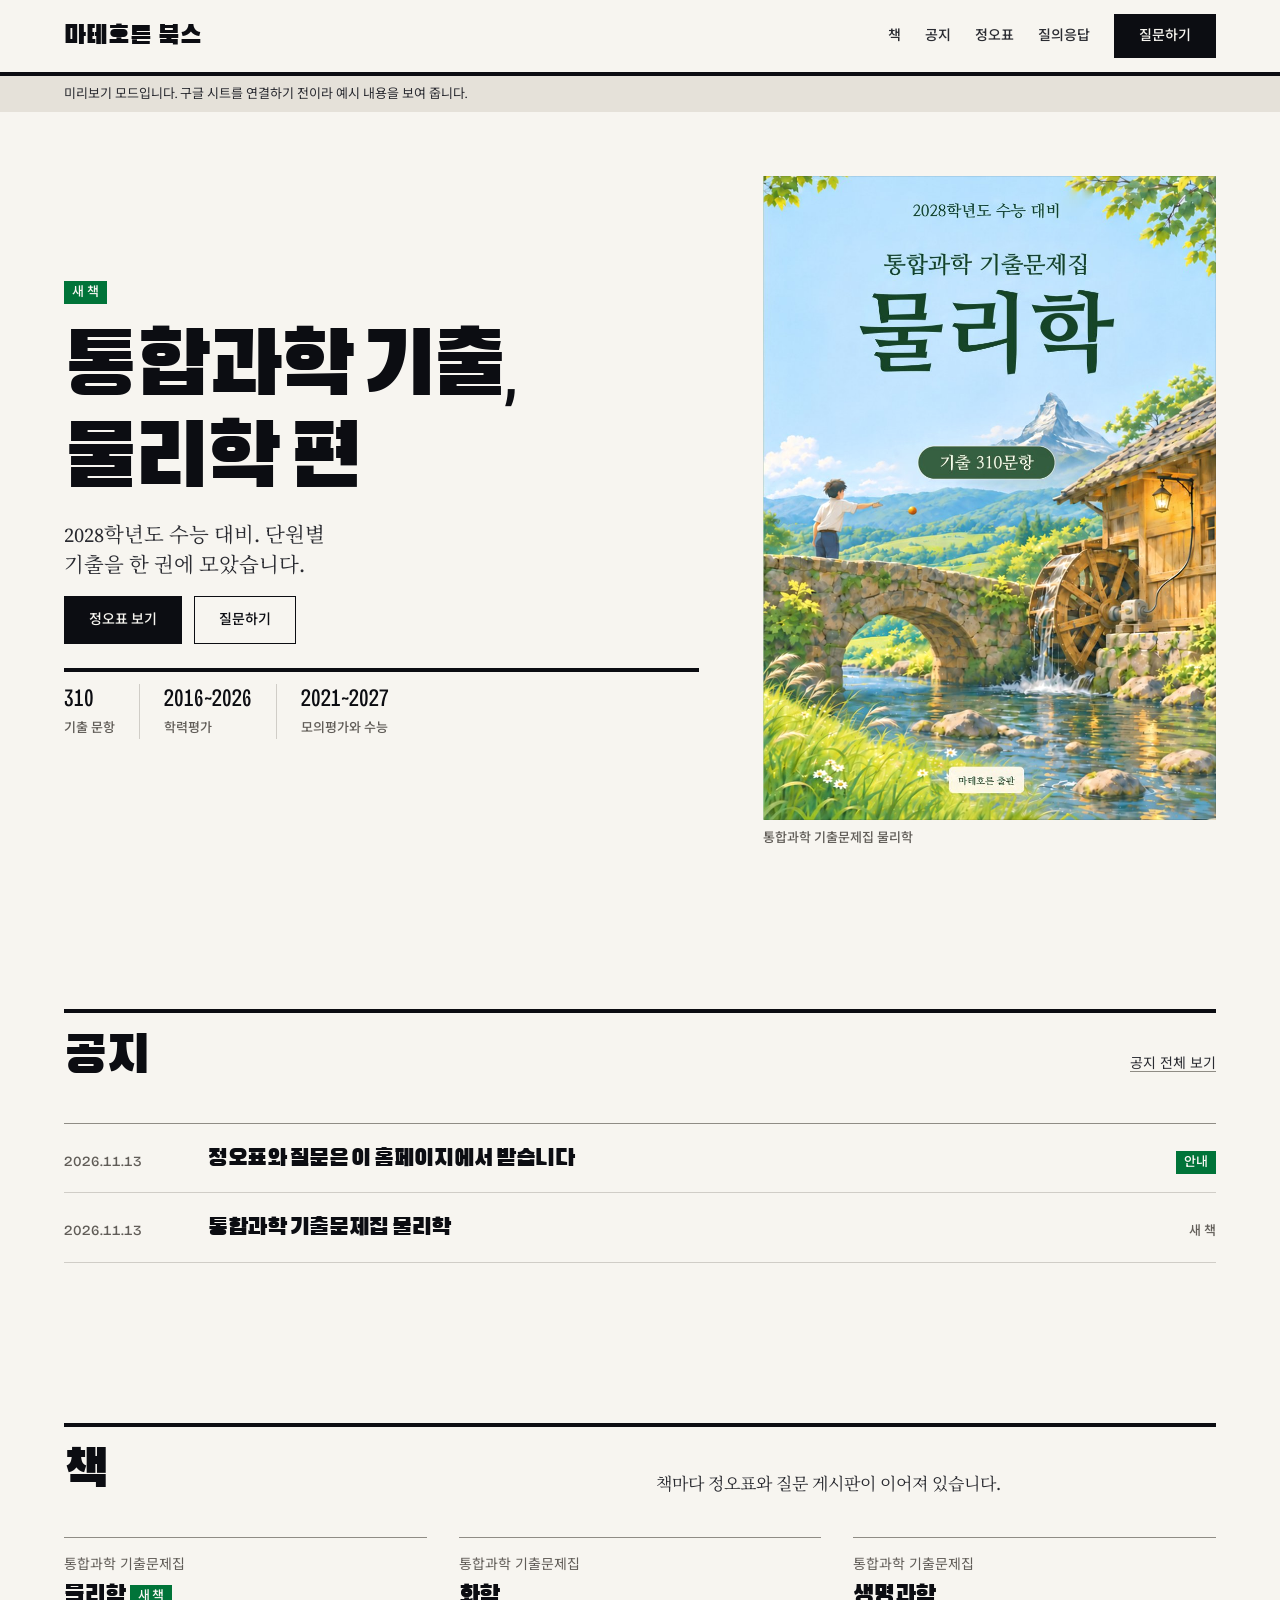
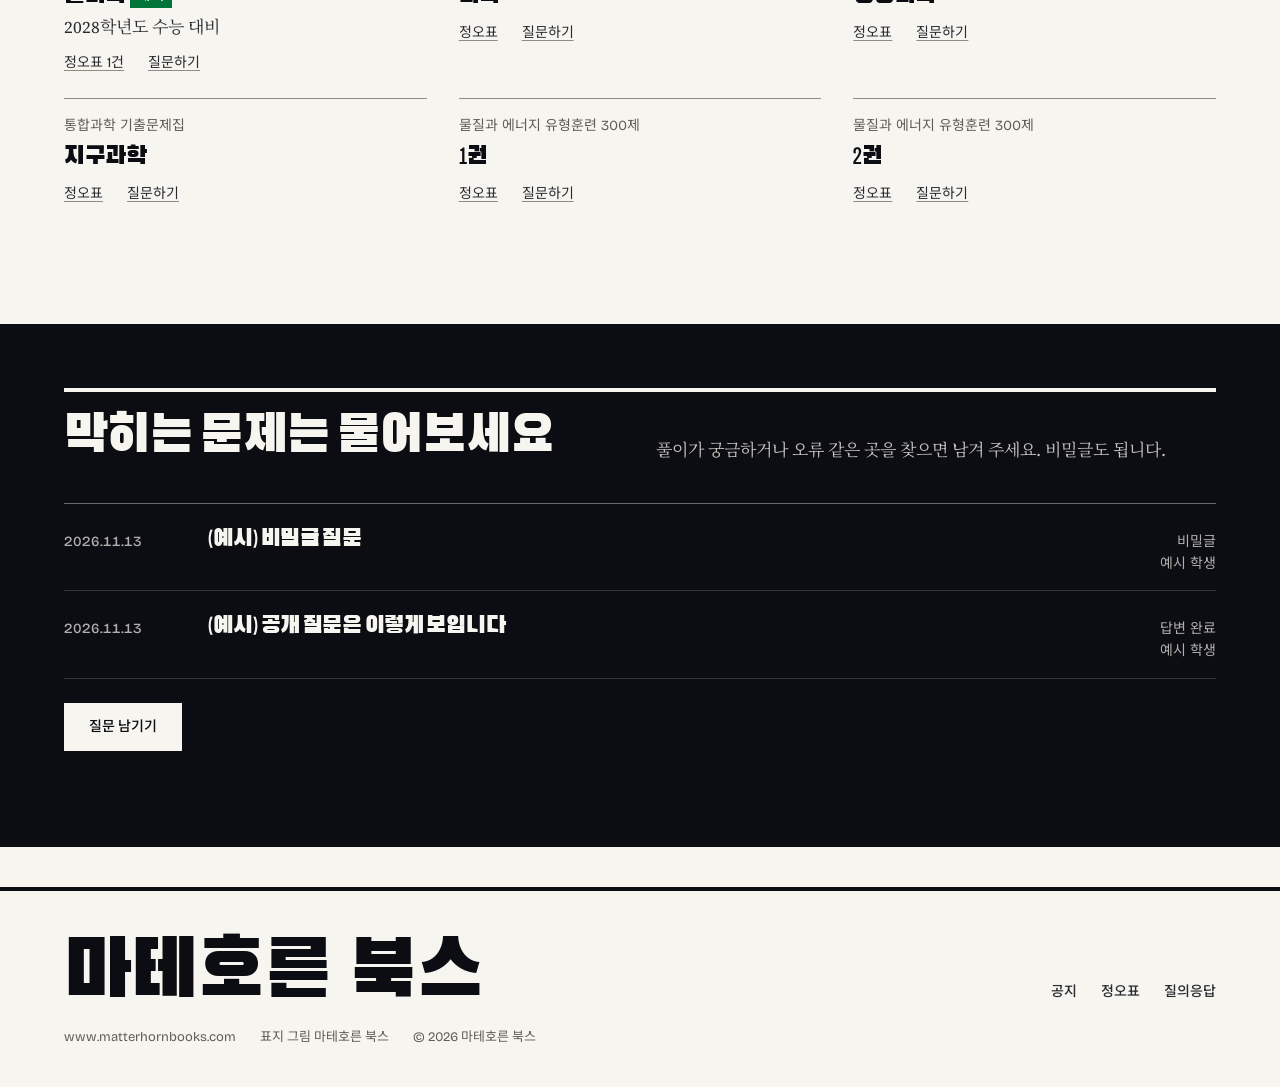
==== index.html @ 9926d909 "Add files via upload" ====
<!doctype html>
<html lang="ko">
<head>
<meta charset="utf-8">
<meta name="viewport" content="width=device-width, initial-scale=1, viewport-fit=cover">
<title>마테호른 북스</title>
<meta name="description" content="중고등학생 과학 참고서 출판사 마테호른 북스. 새 책 소식, 정오표, 질의응답.">
<meta name="theme-color" content="#f6f4ef">
<link rel="manifest" href="manifest.webmanifest">
<link rel="icon" href="assets/icons/icon-192.png" type="image/png">
<link rel="apple-touch-icon" href="assets/icons/apple-touch-icon.png">
<meta property="og:title" content="마테호른 북스">
<meta property="og:description" content="새 책 소식, 정오표, 질의응답">
<meta property="og:image" content="https://www.matterhornbooks.com/assets/img/cover-physics.jpg">
<link rel="preconnect" href="https://fonts.googleapis.com">
<link rel="preconnect" href="https://fonts.gstatic.com" crossorigin>
<link href="https://fonts.googleapis.com/css2?family=Bricolage+Grotesque:opsz,wdth,wght@12..96,75..100,500..800&family=Source+Serif+4:ital,opsz,wght@0,8..60,400;1,8..60,400&family=Black+Han+Sans&family=Noto+Sans+KR:wght@500&family=Noto+Serif+KR:wght@400&display=swap" rel="stylesheet">
<link rel="stylesheet" href="assets/site.css">
</head>
<body data-page="home">
<a class="skip" href="#main">본문으로 건너뛰기</a>
<header class="site-head">
  <div class="container">
    <a class="wordmark" href="index.html">마테호른 북스</a>
    <nav class="nav-links" aria-label="주 메뉴">
      <a href="index.html#books" data-nav="books">책</a>
      <a href="notice.html" data-nav="notice">공지</a>
      <a href="errata.html" data-nav="errata">정오표</a>
      <a href="qna.html" data-nav="qna">질의응답</a>
      <a class="btn btn--primary" href="qna.html#ask">질문하기</a>
    </nav>
    <a class="head-action btn btn--secondary btn--small" href="qna.html#ask">질문하기</a>
  </div>
</header>

<main id="main">
  <section class="hero" aria-labelledby="hero-title">
    <div class="container">
      <div class="hero-copy">
        <span><span class="tag">새 책</span></span>
        <h1 id="hero-title">통합과학 기출, 물리학 편</h1>
        <p class="lead">2028학년도 수능 대비. 단원별 기출을 한 권에 모았습니다.</p>
        <div class="actions">
          <a class="btn btn--primary" href="errata.html?book=phys">정오표 보기</a>
          <a class="btn btn--secondary" href="qna.html?book=phys#ask">질문하기</a>
        </div>
        <div class="hero-facts">
          <div><b>310</b><small>기출 문항</small></div>
          <div><b>2016~2026</b><small>학력평가</small></div>
          <div><b>2021~2027</b><small>모의평가와 수능</small></div>
        </div>
      </div>
      <figure class="cover">
        <div data-slot="cover" data-alt="통합과학 기출문제집 물리학 표지">
          <img src="assets/img/cover-physics.jpg" alt="통합과학 기출문제집 물리학 표지. 물레방아 옆 돌다리에서 공을 던지는 학생 뒤로 마테호른이 보인다." width="900" height="1279">
        </div>
        <figcaption>통합과학 기출문제집 물리학</figcaption>
      </figure>
    </div>
  </section>

  <section class="section" aria-labelledby="notice-title">
    <div class="container">
      <div class="opens">
        <h2 id="notice-title">공지</h2>
        <a class="more" href="notice.html">공지 전체 보기</a>
      </div>
      <ul class="rows" id="home-notices"><li class="empty">불러오는 중</li></ul>
      <noscript><p class="empty">공지를 보려면 자바스크립트를 켜 주세요.</p></noscript>
    </div>
  </section>

  <section class="section" id="books" aria-labelledby="books-title">
    <div class="container">
      <div class="opens">
        <h2 id="books-title">책</h2>
        <p>책마다 정오표와 질문 게시판이 이어져 있습니다.</p>
      </div>
      <ul class="books" id="home-books"></ul>
    </div>
  </section>

  <section class="section band" aria-labelledby="qna-title">
    <div class="container">
      <div class="opens">
        <h2 id="qna-title">막히는 문제는 물어보세요</h2>
        <p>풀이가 궁금하거나 오류 같은 곳을 찾으면 남겨 주세요. 비밀글도 됩니다.</p>
      </div>
      <ul class="rows" id="home-questions"></ul>
      <a class="btn btn--on-ink" href="qna.html#ask">질문 남기기</a>
    </div>
  </section>
</main>

<footer class="site-foot">
  <div class="container">
    <div class="mast">마테호른 북스</div>
    <nav aria-label="바닥 메뉴">
      <a href="notice.html">공지</a>
      <a href="errata.html">정오표</a>
      <a href="qna.html">질의응답</a>
    </nav>
    <p><span>www.matterhornbooks.com</span><span>표지 그림 마테호른 북스</span><span>© 2026 마테호른 북스</span></p>
  </div>
</footer>

<nav class="tabbar" aria-label="아래 메뉴">
  <ul>
    <li><a href="index.html" data-nav="home"><svg viewBox="0 0 24 24" aria-hidden="true"><path d="M3 11 12 3l9 8M5 9.5V21h5v-6h4v6h5V9.5"/></svg><span>홈</span></a></li>
    <li><a href="notice.html" data-nav="notice"><svg viewBox="0 0 24 24" aria-hidden="true"><path d="M4 9h3l9-5v16l-9-5H4zM7 15l1.5 5H11l-1.3-5"/></svg><span>공지</span></a></li>
    <li><a href="errata.html" data-nav="errata"><svg viewBox="0 0 24 24" aria-hidden="true"><path d="M6 3h9l4 4v14H6zM9 12h7M9 16h7M9 8h3"/></svg><span>정오표</span></a></li>
    <li><a href="qna.html" data-nav="qna"><svg viewBox="0 0 24 24" aria-hidden="true"><path d="M4 4h16v12H10l-5 4v-4H4zM9.5 8.5a2.5 2.5 0 1 1 3 2.4V12M12 14.2v.3"/></svg><span>질문</span></a></li>
  </ul>
</nav>

<script src="assets/config.js"></script>
<script src="assets/sample-data.js"></script>
<script src="assets/app.js"></script>
<script>window.hallmarkSlots = (m) => { for (const [k, v] of Object.entries(m)) { const s = document.querySelector(`[data-slot="${k}"]`); if (!s) continue; const im = new Image(); im.src = typeof v === 'string' ? v : v.src; im.alt = (typeof v === 'object' && v.alt) || s.dataset.alt || ''; s.querySelectorAll(':scope > img').forEach((o) => o.remove()); s.prepend(im); } };
document.querySelectorAll('[data-slot] img').forEach((i) => { if (i.complete && !i.naturalWidth) i.remove(); else i.addEventListener('error', () => i.remove(), { once: true }); });</script>
</body>
</html>
---- assets/site.css ----
/* Hallmark · shape: Contents-led front page, phone first with a bottom tab bar · genre: editorial · theme: Editorial (deal 1/3, seed prompt-5128·3413e5e5·2026-11-13·r0) · job: visit (check errata, ask a question) · draw: manual
 * hero: Stage, head over the new cover on phones, side by side from 64rem · nav: wordmark bar on top, four-tab bar at the thumb on phones, links on desktop · footer: mast · imagery: the publisher's own cover art · signature: the new book's cover set as a magazine cover under its real figures
 * axes: light/display-condensed/chromatic-green · posture: restrained · contrast: pass · fold: pass · v2.0.0 */
/* Hallmark · pre-emit critique: P4 H4 E4 S4 R4 V4 · weakest: Hangul has no condensed 800, Black Han Sans carries the heads and Bricolage keeps the figures */
/* waive 38iii: the row heads are whole-title links, no single accented word */
/* answered F4: the hero's second action is the outlined .btn--secondary */
/* answered 46a: every figure is printed on the cover (310문항, 2016~2026, 2021~2027) */
@import url("./tokens.css");
@import url("./base.css");

/* ---------- phone first ---------- */
:root { --gutter: 20px; --tabbar-h: 64px; --head-h: 56px; }
body { color: var(--color-ink-2); font-optical-sizing: auto; font-size: 1.0625rem; word-break: keep-all; padding-bottom: calc(var(--tabbar-h) + env(safe-area-inset-bottom)); -webkit-tap-highlight-color: transparent; }
h1, h2, h3 { font-variation-settings: "wdth" 75, "opsz" 96; color: var(--color-ink); font-variant-numeric: lining-nums tabular-nums; font-weight: 400; }
h1 { font-size: clamp(2.5rem, 9vw + 0.5rem, 5.5rem); line-height: 1.05; letter-spacing: -0.02em; }
h2 { font-size: clamp(1.75rem, 4vw + 1rem, 3.25rem); }
small, figcaption, th, nav, label, .btn, .tag, .meta, .label { font-family: var(--font-label); font-weight: 500; font-variation-settings: "opsz" 12; }

/* top bar */
.skip { position: absolute; left: var(--space-md); top: -100px; background: var(--color-ink); color: var(--color-paper); padding: var(--space-xs) var(--space-md); z-index: var(--z-toast); }
.skip:focus-visible { top: var(--space-md); }
.site-head { position: sticky; top: 0; z-index: var(--z-sticky-nav); border-bottom: var(--rule-heavy) solid var(--color-ink); background: var(--color-paper); padding-top: env(safe-area-inset-top); }
.site-head .container { display: flex; align-items: center; justify-content: space-between; gap: var(--space-lg); min-height: var(--head-h); }
.wordmark { font-family: var(--font-display); font-size: 1.375rem; color: var(--color-ink); text-decoration: none; line-height: 1; white-space: nowrap; }
.nav-links { display: none; }
.head-action { display: inline-flex; }

/* bottom tab bar (phones) */
.tabbar { position: fixed; inset: auto 0 0 0; z-index: var(--z-sticky-nav); background: var(--color-paper); border-top: var(--rule-hair) solid var(--color-rule-2); padding-bottom: env(safe-area-inset-bottom); }
.tabbar ul { list-style: none; margin: 0 auto; padding: 0; display: grid; grid-template-columns: repeat(4, minmax(0, 1fr)); max-width: 560px; }
.tabbar a { display: grid; justify-items: center; align-content: center; gap: var(--space-2xs); height: var(--tabbar-h); color: var(--color-muted); text-decoration: none; font-size: var(--text-xs); transition: color var(--dur-micro) var(--ease-out); }
.tabbar svg { width: 24px; height: 24px; fill: none; stroke: currentColor; stroke-width: 1.75; stroke-linecap: square; }
.tabbar a:hover { color: var(--color-ink-2); }
.tabbar a:active { color: var(--color-ink); }
.tabbar a[aria-current="page"] { color: var(--color-ink); }
.tabbar a[aria-current="page"] span { box-shadow: inset 0 -2px 0 var(--color-accent); }
.tabbar a:focus-visible { outline-offset: -4px; }

/* controls */
.btn { display: inline-flex; align-items: center; justify-content: center; gap: var(--space-xs); min-height: 48px; padding: 0 var(--space-lg); border: var(--rule-hair) solid var(--color-ink); border-radius: 0; font-size: var(--text-sm); text-decoration: none; cursor: pointer; transition: background-color var(--dur-micro) var(--ease-out), color var(--dur-micro) var(--ease-out); }
.btn--primary { background: var(--color-ink); color: var(--color-paper); }
.btn--primary:hover { background: var(--color-ink-2); }
.btn--primary:active { background: var(--color-ink); transform: translateY(1px); }
.btn--secondary { background: transparent; color: var(--color-ink); }
.btn--secondary:hover { background: var(--color-paper-2); }
.btn--secondary:active { background: var(--color-paper-3); }
.btn[disabled], .btn[aria-busy="true"] { opacity: 0.55; cursor: not-allowed; }
.btn--small { min-height: 44px; padding: 0 var(--space-md); }
.btn--on-ink { border-color: var(--color-paper); background: var(--color-paper); color: var(--color-ink); }
.btn--on-ink:hover { background: var(--color-paper-2); }
.btn--on-ink:active { background: var(--color-paper-3); }
.tag { display: inline-block; background: var(--color-accent); color: var(--color-accent-ink); padding: var(--space-3xs) var(--space-xs); font-size: var(--text-xs); line-height: 1.5; vertical-align: middle; }
.tag--plain { background: transparent; color: var(--color-muted); padding: 0; }
a { text-decoration-color: var(--color-rule-2); text-underline-offset: 0.2em; transition: text-decoration-color var(--dur-short) var(--ease-out); }
a:hover { text-decoration-color: var(--color-accent); }
.actions { display: grid; grid-template-columns: minmax(0, 1fr) minmax(0, 1fr); gap: var(--space-sm); }

/* hero */
.hero { padding-block: var(--space-xl) var(--space-2xl); }
.hero .container { display: grid; grid-template-columns: minmax(0, 1fr); gap: var(--space-xl); }
.hero-copy { display: grid; gap: var(--space-md); }
.hero .lead { font-size: var(--text-lead); color: var(--color-ink-2); max-width: 30ch; }
.hero-facts { display: grid; grid-template-columns: repeat(3, minmax(0, 1fr)); border-top: var(--rule-heavy) solid var(--color-ink); padding-top: var(--space-sm); margin: var(--space-xs) 0; }
.hero-facts div { padding-right: var(--space-sm); margin-right: var(--space-sm); border-right: var(--rule-hair) solid var(--color-rule); min-width: 0; }
.hero-facts div:last-child { border-right: 0; margin-right: 0; padding-right: 0; }
.hero-facts b { display: block; font-family: var(--font-display); font-weight: 400; font-size: var(--text-lg); color: var(--color-ink); font-variation-settings: "wdth" 75, "opsz" 48; font-variant-numeric: lining-nums tabular-nums; line-height: 1.15; }
.hero-facts small { color: var(--color-muted); font-size: var(--text-xs); }
.cover { margin: 0; max-width: 360px; }
.cover [data-slot] { aspect-ratio: 900 / 1279; }
.cover img { outline: 1px solid color-mix(in oklab, var(--color-ink) 8%, transparent); outline-offset: -1px; }
.cover figcaption { margin-top: var(--space-xs); font-size: var(--text-xs); color: var(--color-muted); }

/* sections */
.section { padding-block: var(--space-xl) var(--space-2xl); }
.opens { border-top: var(--rule-heavy) solid var(--color-ink); padding-top: var(--space-md); display: grid; gap: var(--space-xs); margin-bottom: var(--space-lg); }
.opens p { color: var(--color-ink-2); }
.opens .more { font-family: var(--font-label); font-size: var(--text-sm); justify-self: start; padding-block: var(--space-xs); }
.page-head { padding-block: var(--space-xl) var(--space-md); }
.page-head h1 { font-size: clamp(2.25rem, 6vw + 1rem, 4.5rem); }
.page-head .lead { margin-top: var(--space-sm); }

/* rows */
.rows { list-style: none; margin: 0; padding: 0; border-top: var(--rule-hair) solid var(--color-rule-2); }
.row { display: grid; grid-template-columns: minmax(0, 1fr); gap: var(--space-2xs); padding-block: var(--space-md); border-bottom: var(--rule-hair) solid var(--color-rule); }
.row .meta { color: var(--color-muted); font-size: var(--text-sm); font-variant-numeric: tabular-nums; }
.row h3 { font-size: var(--text-title); max-width: none; }
.row h3 a, .row h3 .toggle { display: block; padding-block: var(--space-2xs); text-decoration: none; }
.row h3 a:hover { text-decoration: underline; text-decoration-color: var(--color-accent); }
.row .side { color: var(--color-ink-2); font-size: var(--text-sm); font-family: var(--font-label); }
.row-body { padding-top: var(--space-sm); white-space: pre-wrap; max-width: 65ch; }
.empty { padding-block: var(--space-xl); color: var(--color-muted); list-style: none; }

/* books */
.books { list-style: none; margin: 0; padding: 0; display: grid; grid-template-columns: minmax(0, 1fr); }
.book { display: grid; gap: var(--space-2xs); align-content: start; border-top: var(--rule-hair) solid var(--color-rule-2); padding-block: var(--space-md); }
.book .series { color: var(--color-muted); font-size: var(--text-sm); font-family: var(--font-label); }
.book h3 { font-size: var(--text-xl); }
.book .links { display: flex; flex-wrap: wrap; gap: var(--space-lg); font-family: var(--font-label); font-size: var(--text-sm); }
.book .links a { padding-block: var(--space-xs); }

/* ink band */
.band { background: var(--color-ink); color: var(--color-paper); }
.band h2, .band h3 { color: var(--color-paper); }
.band .opens { border-top-color: var(--color-paper); }
.band .opens p { color: color-mix(in oklab, var(--color-paper) 80%, transparent); }
.band .rows { border-top-color: color-mix(in oklab, var(--color-paper) 40%, transparent); margin-bottom: var(--space-lg); }
.band .row { border-bottom-color: color-mix(in oklab, var(--color-paper) 18%, transparent); }
.band .row .meta, .band .row .side { color: color-mix(in oklab, var(--color-paper) 70%, transparent); }
.band a:focus-visible, .band .btn:focus-visible { outline-color: var(--color-paper); }

/* errata: cards on phones, a table on desktop */
.errata-list { border-top: var(--rule-heavy) solid var(--color-ink); }
.errata-list table, .errata-list tbody, .errata-list tr, .errata-list td { display: block; }
.errata-list thead { display: none; }
.errata-list tr { padding-block: var(--space-md); border-bottom: var(--rule-hair) solid var(--color-rule); display: grid; grid-template-columns: minmax(0, 1fr) minmax(0, 1fr); gap: var(--space-2xs) var(--space-md); }
.errata-list td { padding: 0; font-size: var(--text-md); }
.errata-list td[data-label]::before { content: attr(data-label); display: block; font-family: var(--font-label); font-size: var(--text-xs); color: var(--color-muted); }
.errata-list td.wide { grid-column: 1 / -1; }
.errata-list td.num { font-family: var(--font-label); }
td del { color: var(--color-muted); text-decoration-color: var(--color-error); }
td ins { text-decoration: none; color: var(--color-ink); background: color-mix(in oklab, var(--color-accent) 12%, transparent); }

/* forms */
.well { background: var(--color-paper-2); border-top: var(--rule-hair) solid var(--color-rule-2); padding: var(--space-lg) var(--space-md); }
.form { display: grid; gap: var(--space-lg); max-width: 760px; }
.form .pair { display: grid; grid-template-columns: minmax(0, 1fr); gap: var(--space-lg); }
.field { display: grid; gap: var(--space-xs); }
.field label { font-size: var(--text-sm); color: var(--color-ink); }
.field small { color: var(--color-muted); font-size: var(--text-xs); }
input[type="text"], input[type="password"], input[type="search"], select, textarea { width: 100%; min-height: 52px; padding: var(--space-sm) var(--space-md); border: var(--rule-hair) solid var(--color-rule-2); border-radius: 0; background: var(--color-paper); color: var(--color-ink); font-size: 1rem; transition: border-color var(--dur-micro) var(--ease-out); -webkit-appearance: none; appearance: none; }
select { background-image: linear-gradient(45deg, transparent 50%, var(--color-ink) 50%), linear-gradient(135deg, var(--color-ink) 50%, transparent 50%); background-position: calc(100% - 22px) 50%, calc(100% - 16px) 50%; background-size: 6px 6px; background-repeat: no-repeat; padding-right: 44px; }
textarea { min-height: 180px; resize: vertical; line-height: 1.6; }
input:hover, select:hover, textarea:hover { border-color: var(--color-muted); }
input:focus-visible, select:focus-visible, textarea:focus-visible { border-color: var(--color-ink); outline: 2px solid var(--color-focus); outline-offset: 0; }
input[aria-invalid="true"], textarea[aria-invalid="true"], select[aria-invalid="true"] { border-color: var(--color-error); }
input:disabled, select:disabled, textarea:disabled { background: var(--color-paper-2); color: var(--color-muted); }
.check { display: flex; gap: var(--space-sm); align-items: center; min-height: 44px; font-family: var(--font-label); font-size: var(--text-sm); color: var(--color-ink); }
.check input { width: 22px; height: 22px; accent-color: var(--color-ink); }
.hp { position: absolute; left: -10000px; }
.status { font-family: var(--font-label); font-size: var(--text-sm); min-height: 1.5em; }
.status.error { color: var(--color-error); }
.status.ok { color: var(--color-success); }
.toolbar { display: grid; gap: var(--space-md); margin-bottom: var(--space-lg); }
.form .btn[type="submit"] { width: 100%; }

/* q&a */
.qa-answer { margin-top: var(--space-md); padding: var(--space-md); background: var(--color-paper-2); border-left: var(--rule-heavy) solid var(--color-accent); white-space: pre-wrap; }
.qa-answer b { display: block; font-family: var(--font-label); font-weight: 500; font-size: var(--text-sm); color: var(--color-accent); margin-bottom: var(--space-2xs); }
.unlock { display: grid; grid-template-columns: minmax(0, 1fr) auto; gap: var(--space-sm); align-items: center; padding-top: var(--space-sm); }
.unlock .status { grid-column: 1 / -1; }
.toggle { background: none; border: 0; padding: 0; color: inherit; font: inherit; text-align: left; cursor: pointer; width: 100%; }
.toggle:hover { text-decoration: underline; text-decoration-color: var(--color-accent); }
.toggle[aria-expanded="true"] { color: var(--color-ink); }

.demo-note { background: var(--color-paper-3); font-family: var(--font-label); font-size: var(--text-xs); color: var(--color-ink-2); }
.demo-note .container { padding-block: var(--space-xs); }

/* footer */
.site-foot { border-top: var(--rule-heavy) solid var(--color-ink); padding-block: var(--space-xl); margin-top: var(--space-xl); }
.site-foot .container { display: grid; gap: var(--space-md); }
.site-foot .mast { font-family: var(--font-display); font-size: clamp(2.25rem, 8vw, 5rem); color: var(--color-ink); line-height: 1; }
.site-foot nav { display: flex; flex-wrap: wrap; gap: var(--space-xs) var(--space-lg); font-size: var(--text-sm); }
.site-foot nav a { text-decoration: none; padding-block: var(--space-xs); }
.site-foot nav a:hover { text-decoration: underline; }
.site-foot p { font-family: var(--font-label); font-size: var(--text-xs); color: var(--color-muted); display: flex; flex-wrap: wrap; gap: var(--space-xs) var(--space-lg); }

/* ---------- tablet and up ---------- */
@media (min-width: 48rem) {
  :root { --gutter: 40px; }
  .actions { display: flex; flex-wrap: wrap; }
  .opens { grid-template-columns: minmax(0, 1fr) minmax(0, 1fr); align-items: end; gap: var(--gap-columns); margin-bottom: var(--space-xl); }
  .opens .more { justify-self: end; }
  .row { grid-template-columns: 7rem minmax(0, 1fr) minmax(0, 12rem); gap: var(--space-xs) var(--gap-columns); align-items: baseline; }
  .row .side { justify-self: end; text-align: right; }
  .row > .meta + h3 + .side + .meta, .row-body, .qa-answer, .unlock, .q-detail > * { grid-column: 2 / -1; }
  .books { grid-template-columns: repeat(2, minmax(0, 1fr)); gap: 0 var(--gap-columns); }
  .form .pair { grid-template-columns: minmax(0, 1fr) minmax(0, 1fr); }
  .form .btn[type="submit"] { width: auto; justify-self: start; }
  .toolbar { grid-template-columns: minmax(0, 22rem) minmax(0, 16rem) auto; align-items: end; }
  .well { padding: var(--space-xl); }
  .unlock { grid-template-columns: minmax(0, 16rem) auto minmax(0, 1fr); }
  .unlock .status { grid-column: auto; }
  .errata-list table { display: table; width: 100%; border-collapse: collapse; }
  .errata-list thead { display: table-header-group; }
  .errata-list tbody { display: table-row-group; }
  .errata-list tr { display: table-row; }
  .errata-list td { display: table-cell; padding: var(--space-sm) var(--space-sm) var(--space-sm) 0; border-bottom: var(--rule-hair) solid var(--color-rule); vertical-align: top; }
  .errata-list td[data-label]::before { content: none; }
  .errata-list th { text-align: left; font-size: var(--text-sm); color: var(--color-muted); padding: var(--space-sm) var(--space-sm) var(--space-sm) 0; border-bottom: var(--rule-hair) solid var(--color-rule-2); white-space: nowrap; }
  .site-foot .container { grid-template-columns: minmax(0, 1fr) auto; align-items: end; }
  .site-foot p { grid-column: 1 / -1; }
}

/* ---------- desktop: top links replace the tab bar ---------- */
@media (min-width: 64rem) {
  :root { --gutter: 64px; }
  body { padding-bottom: 0; }
  .tabbar { display: none; }
  .head-action { display: none; }
  .site-head .container { min-height: 72px; }
  .wordmark { font-size: 1.625rem; }
  .nav-links { display: flex; gap: var(--space-lg); align-items: center; font-size: var(--text-sm); }
  .nav-links a:not(.btn) { text-decoration: none; color: var(--color-ink-2); padding: var(--space-xs) 0; background: linear-gradient(var(--color-accent), var(--color-accent)) left bottom / 0 1px no-repeat; transition: background-size var(--dur-short) var(--ease-out); }
  .nav-links a:not(.btn):hover, .nav-links a[aria-current="page"] { background-size: 100% 1px; color: var(--color-ink); }
  .nav-links .btn { min-height: 44px; }
  .hero { padding-block: var(--space-2xl) var(--space-3xl); }
  .hero .container { grid-template-columns: minmax(0, 7fr) minmax(0, 5fr); gap: var(--space-2xl); align-items: center; }
  .hero-facts { grid-template-columns: repeat(3, minmax(0, auto)); justify-content: start; }
  .hero-facts div { padding-right: var(--space-lg); margin-right: var(--space-lg); }
  .hero-facts b { font-size: var(--text-xl); }
  .cover { max-width: none; }
  .books { grid-template-columns: repeat(3, minmax(0, 1fr)); }
  .section { padding-block: var(--space-2xl) var(--space-3xl); }
}
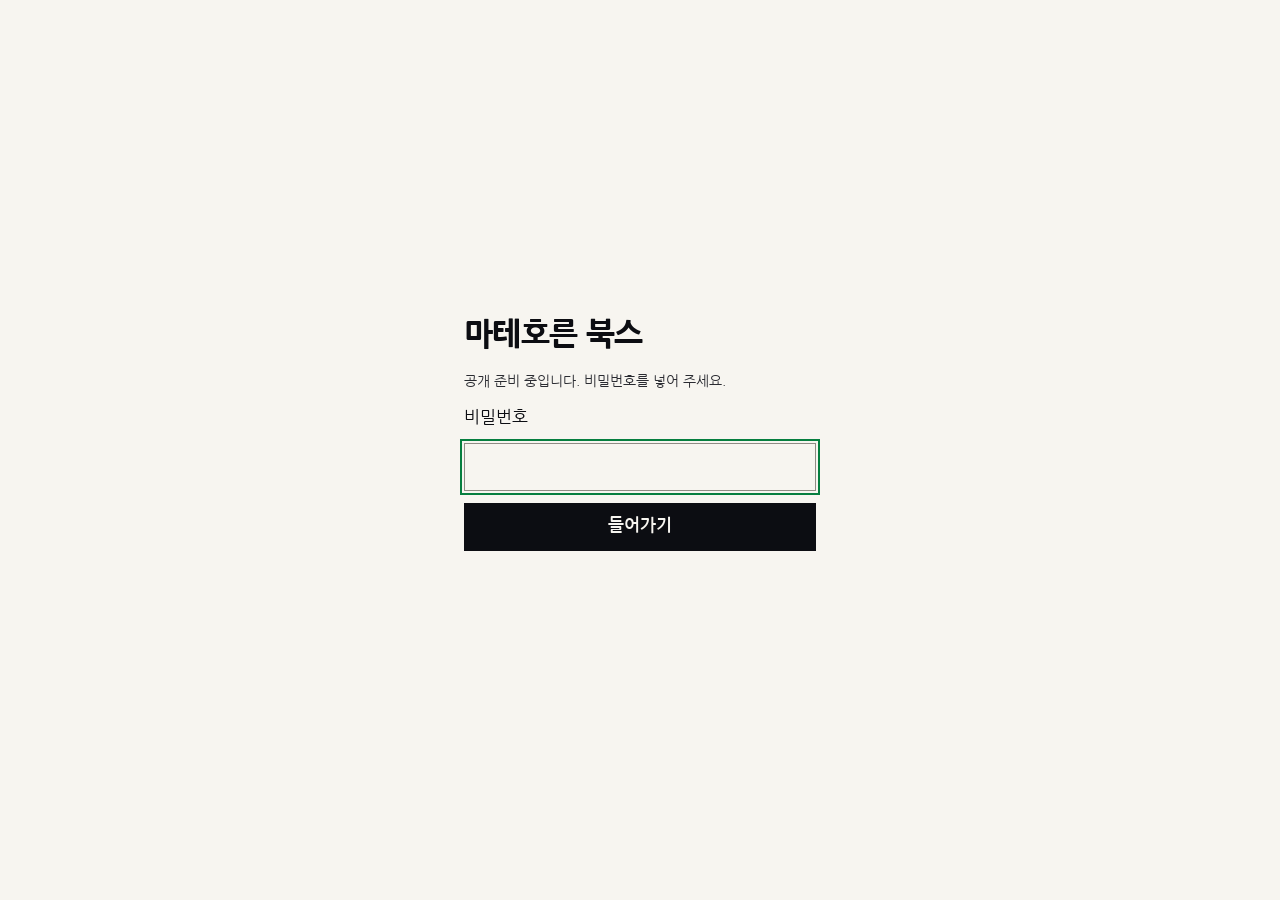
==== commit 320e2bf5: "Add files via upload" ====
--- a/index.html
+++ b/index.html
@@ -14,8 +14,10 @@
 <meta property="og:image" content="https://www.matterhornbooks.com/assets/img/cover-physics.jpg">
 <link rel="preconnect" href="https://fonts.googleapis.com">
 <link rel="preconnect" href="https://fonts.gstatic.com" crossorigin>
-<link href="https://fonts.googleapis.com/css2?family=Bricolage+Grotesque:opsz,wdth,wght@12..96,75..100,500..800&family=Source+Serif+4:ital,opsz,wght@0,8..60,400;1,8..60,400&family=Black+Han+Sans&family=Noto+Sans+KR:wght@500&family=Noto+Serif+KR:wght@400&display=swap" rel="stylesheet">
+<link href="https://fonts.googleapis.com/css2?family=Nanum+Gothic:wght@400;700;800&display=swap" rel="stylesheet">
 <link rel="stylesheet" href="assets/site.css">
+<meta name="robots" content="noindex">
+<script src="assets/gate.js"></script>
 </head>
 <body data-page="home">
 <a class="skip" href="#main">본문으로 건너뛰기</a>
@@ -99,6 +101,7 @@
       <a href="notice.html">공지</a>
       <a href="errata.html">정오표</a>
       <a href="qna.html">질의응답</a>
+      <a href="https://smartstore.naver.com/matterhornbooks" rel="noopener" target="_blank">스마트스토어</a>
     </nav>
     <p><span>www.matterhornbooks.com</span><span>표지 그림 마테호른 북스</span><span>© 2026 마테호른 북스</span></p>
   </div>
--- a/assets/site.css
+++ b/assets/site.css
@@ -11,7 +11,7 @@
 /* ---------- phone first ---------- */
 :root { --gutter: 20px; --tabbar-h: 64px; --head-h: 56px; }
 body { color: var(--color-ink-2); font-optical-sizing: auto; font-size: 1.0625rem; word-break: keep-all; padding-bottom: calc(var(--tabbar-h) + env(safe-area-inset-bottom)); -webkit-tap-highlight-color: transparent; }
-h1, h2, h3 { font-variation-settings: "wdth" 75, "opsz" 96; color: var(--color-ink); font-variant-numeric: lining-nums tabular-nums; font-weight: 400; }
+h1, h2, h3 { font-variation-settings: "wdth" 75, "opsz" 96; color: var(--color-ink); font-variant-numeric: lining-nums tabular-nums; font-weight: 800; }
 h1 { font-size: clamp(2.5rem, 9vw + 0.5rem, 5.5rem); line-height: 1.05; letter-spacing: -0.02em; }
 h2 { font-size: clamp(1.75rem, 4vw + 1rem, 3.25rem); }
 small, figcaption, th, nav, label, .btn, .tag, .meta, .label { font-family: var(--font-label); font-weight: 500; font-variation-settings: "opsz" 12; }
@@ -63,7 +63,7 @@
 .hero-facts { display: grid; grid-template-columns: repeat(3, minmax(0, 1fr)); border-top: var(--rule-heavy) solid var(--color-ink); padding-top: var(--space-sm); margin: var(--space-xs) 0; }
 .hero-facts div { padding-right: var(--space-sm); margin-right: var(--space-sm); border-right: var(--rule-hair) solid var(--color-rule); min-width: 0; }
 .hero-facts div:last-child { border-right: 0; margin-right: 0; padding-right: 0; }
-.hero-facts b { display: block; font-family: var(--font-display); font-weight: 400; font-size: var(--text-lg); color: var(--color-ink); font-variation-settings: "wdth" 75, "opsz" 48; font-variant-numeric: lining-nums tabular-nums; line-height: 1.15; }
+.hero-facts b { display: block; font-family: var(--font-display); font-weight: 700; font-size: var(--text-lg); color: var(--color-ink); font-variation-settings: "wdth" 75, "opsz" 48; font-variant-numeric: lining-nums tabular-nums; line-height: 1.15; }
 .hero-facts small { color: var(--color-muted); font-size: var(--text-xs); }
 .cover { margin: 0; max-width: 360px; }
 .cover [data-slot] { aspect-ratio: 900 / 1279; }
@@ -145,7 +145,7 @@
 
 /* q&a */
 .qa-answer { margin-top: var(--space-md); padding: var(--space-md); background: var(--color-paper-2); border-left: var(--rule-heavy) solid var(--color-accent); white-space: pre-wrap; }
-.qa-answer b { display: block; font-family: var(--font-label); font-weight: 500; font-size: var(--text-sm); color: var(--color-accent); margin-bottom: var(--space-2xs); }
+.qa-answer b { display: block; font-family: var(--font-label); font-weight: 700; font-size: var(--text-sm); color: var(--color-accent); margin-bottom: var(--space-2xs); }
 .unlock { display: grid; grid-template-columns: minmax(0, 1fr) auto; gap: var(--space-sm); align-items: center; padding-top: var(--space-sm); }
 .unlock .status { grid-column: 1 / -1; }
 .toggle { background: none; border: 0; padding: 0; color: inherit; font: inherit; text-align: left; cursor: pointer; width: 100%; }
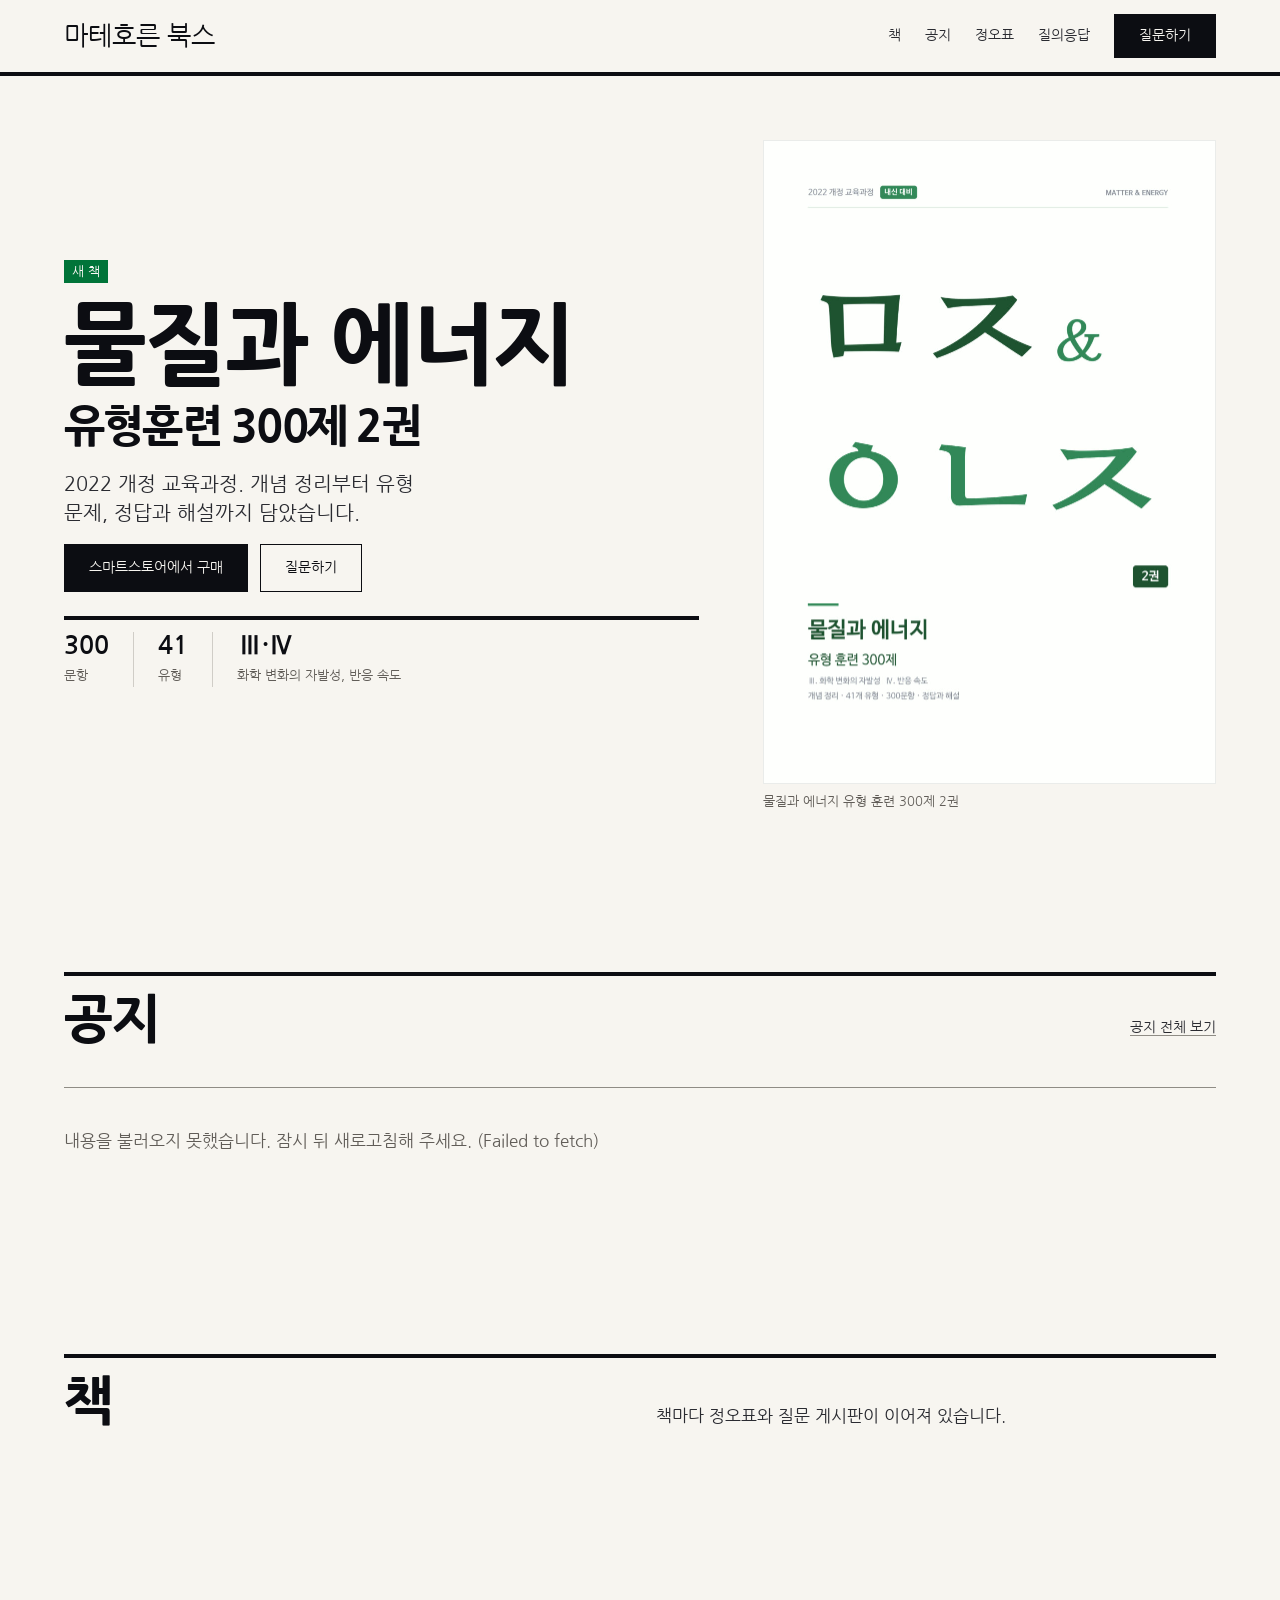
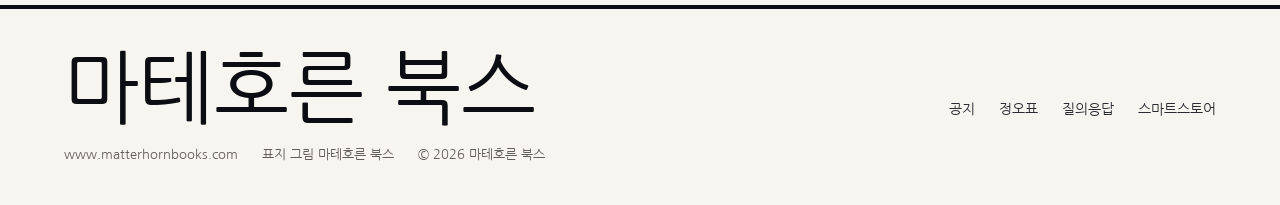
==== commit 73efc8ea: "Add files via upload" ====
--- a/index.html
+++ b/index.html
@@ -11,13 +11,11 @@
 <link rel="apple-touch-icon" href="assets/icons/apple-touch-icon.png">
 <meta property="og:title" content="마테호른 북스">
 <meta property="og:description" content="새 책 소식, 정오표, 질의응답">
-<meta property="og:image" content="https://www.matterhornbooks.com/assets/img/cover-physics.jpg">
+<meta property="og:image" content="https://www.matterhornbooks.com/assets/img/cover-me2.jpg">
 <link rel="preconnect" href="https://fonts.googleapis.com">
 <link rel="preconnect" href="https://fonts.gstatic.com" crossorigin>
 <link href="https://fonts.googleapis.com/css2?family=Nanum+Gothic:wght@400;700;800&display=swap" rel="stylesheet">
 <link rel="stylesheet" href="assets/site.css">
-<meta name="robots" content="noindex">
-<script src="assets/gate.js"></script>
 </head>
 <body data-page="home">
 <a class="skip" href="#main">본문으로 건너뛰기</a>
@@ -40,23 +38,23 @@
     <div class="container">
       <div class="hero-copy">
         <span><span class="tag">새 책</span></span>
-        <h1 id="hero-title">통합과학 기출, 물리학 편</h1>
-        <p class="lead">2028학년도 수능 대비. 단원별 기출을 한 권에 모았습니다.</p>
+        <h1 id="hero-title">물질과 에너지 <span class="h1-sub">유형훈련 300제 2권</span></h1>
+        <p class="lead">2022 개정 교육과정. 개념 정리부터 유형 문제, 정답과 해설까지 담았습니다.</p>
         <div class="actions">
-          <a class="btn btn--primary" href="errata.html?book=phys">정오표 보기</a>
-          <a class="btn btn--secondary" href="qna.html?book=phys#ask">질문하기</a>
+          <a class="btn btn--primary" href="https://smartstore.naver.com/matterhornbooks" rel="noopener" target="_blank">스마트스토어에서 구매</a>
+          <a class="btn btn--secondary" href="qna.html?book=me2#ask">질문하기</a>
         </div>
         <div class="hero-facts">
-          <div><b>310</b><small>기출 문항</small></div>
-          <div><b>2016~2026</b><small>학력평가</small></div>
-          <div><b>2021~2027</b><small>모의평가와 수능</small></div>
+          <div><b>300</b><small>문항</small></div>
+          <div><b>41</b><small>유형</small></div>
+          <div><b>Ⅲ·Ⅳ</b><small>화학 변화의 자발성, 반응 속도</small></div>
         </div>
       </div>
       <figure class="cover">
-        <div data-slot="cover" data-alt="통합과학 기출문제집 물리학 표지">
-          <img src="assets/img/cover-physics.jpg" alt="통합과학 기출문제집 물리학 표지. 물레방아 옆 돌다리에서 공을 던지는 학생 뒤로 마테호른이 보인다." width="900" height="1279">
+        <div data-slot="cover" data-alt="물질과 에너지 유형 훈련 300제 2권 표지">
+          <img src="assets/img/cover-me2.jpg" alt="물질과 에너지 유형 훈련 300제 2권 앞표지. 초성 ㅁㅈ&amp;ㅇㄴㅈ이 크게 쓰여 있다." width="906" height="1288">
         </div>
-        <figcaption>통합과학 기출문제집 물리학</figcaption>
+        <figcaption>물질과 에너지 유형 훈련 300제 2권</figcaption>
       </figure>
     </div>
   </section>
@@ -82,16 +80,6 @@
     </div>
   </section>
 
-  <section class="section band" aria-labelledby="qna-title">
-    <div class="container">
-      <div class="opens">
-        <h2 id="qna-title">막히는 문제는 물어보세요</h2>
-        <p>풀이가 궁금하거나 오류 같은 곳을 찾으면 남겨 주세요. 비밀글도 됩니다.</p>
-      </div>
-      <ul class="rows" id="home-questions"></ul>
-      <a class="btn btn--on-ink" href="qna.html#ask">질문 남기기</a>
-    </div>
-  </section>
 </main>
 
 <footer class="site-foot">
--- a/assets/site.css
+++ b/assets/site.css
@@ -91,7 +91,7 @@
 .empty { padding-block: var(--space-xl); color: var(--color-muted); list-style: none; }
 
 /* books */
-.books { list-style: none; margin: 0; padding: 0; display: grid; grid-template-columns: minmax(0, 1fr); }
+.books { list-style: none; margin: 0; padding: 0; display: grid; grid-template-columns: repeat(2, minmax(0, 1fr)); gap: 0 var(--space-md); }
 .book { display: grid; gap: var(--space-2xs); align-content: start; border-top: var(--rule-hair) solid var(--color-rule-2); padding-block: var(--space-md); }
 .book .series { color: var(--color-muted); font-size: var(--text-sm); font-family: var(--font-label); }
 .book h3 { font-size: var(--text-xl); }
@@ -173,7 +173,7 @@
   .row { grid-template-columns: 7rem minmax(0, 1fr) minmax(0, 12rem); gap: var(--space-xs) var(--gap-columns); align-items: baseline; }
   .row .side { justify-self: end; text-align: right; }
   .row > .meta + h3 + .side + .meta, .row-body, .qa-answer, .unlock, .q-detail > * { grid-column: 2 / -1; }
-  .books { grid-template-columns: repeat(2, minmax(0, 1fr)); gap: 0 var(--gap-columns); }
+  .books { grid-template-columns: repeat(3, minmax(0, 1fr)); gap: 0 var(--gap-columns); }
   .form .pair { grid-template-columns: minmax(0, 1fr) minmax(0, 1fr); }
   .form .btn[type="submit"] { width: auto; justify-self: start; }
   .toolbar { grid-template-columns: minmax(0, 22rem) minmax(0, 16rem) auto; align-items: end; }
@@ -209,6 +209,13 @@
   .hero-facts div { padding-right: var(--space-lg); margin-right: var(--space-lg); }
   .hero-facts b { font-size: var(--text-xl); }
   .cover { max-width: none; }
-  .books { grid-template-columns: repeat(3, minmax(0, 1fr)); }
+  .books { grid-template-columns: repeat(5, minmax(0, 1fr)); gap: 0 var(--space-lg); }
   .section { padding-block: var(--space-2xl) var(--space-3xl); }
 }
+
+/* 홈 제목 둘째 줄 (책 부제) */
+.h1-sub { display: block; font-size: 0.5em; line-height: 1.2; margin-top: var(--space-xs); }
+
+/* 책 목록 표지 */
+.book .book-cover { display: block; width: 100%; height: auto; aspect-ratio: 906 / 1288; object-fit: cover; border: var(--rule-hair) solid var(--color-rule); margin-bottom: var(--space-xs); }
+.book h3 { font-size: var(--text-lg); }
